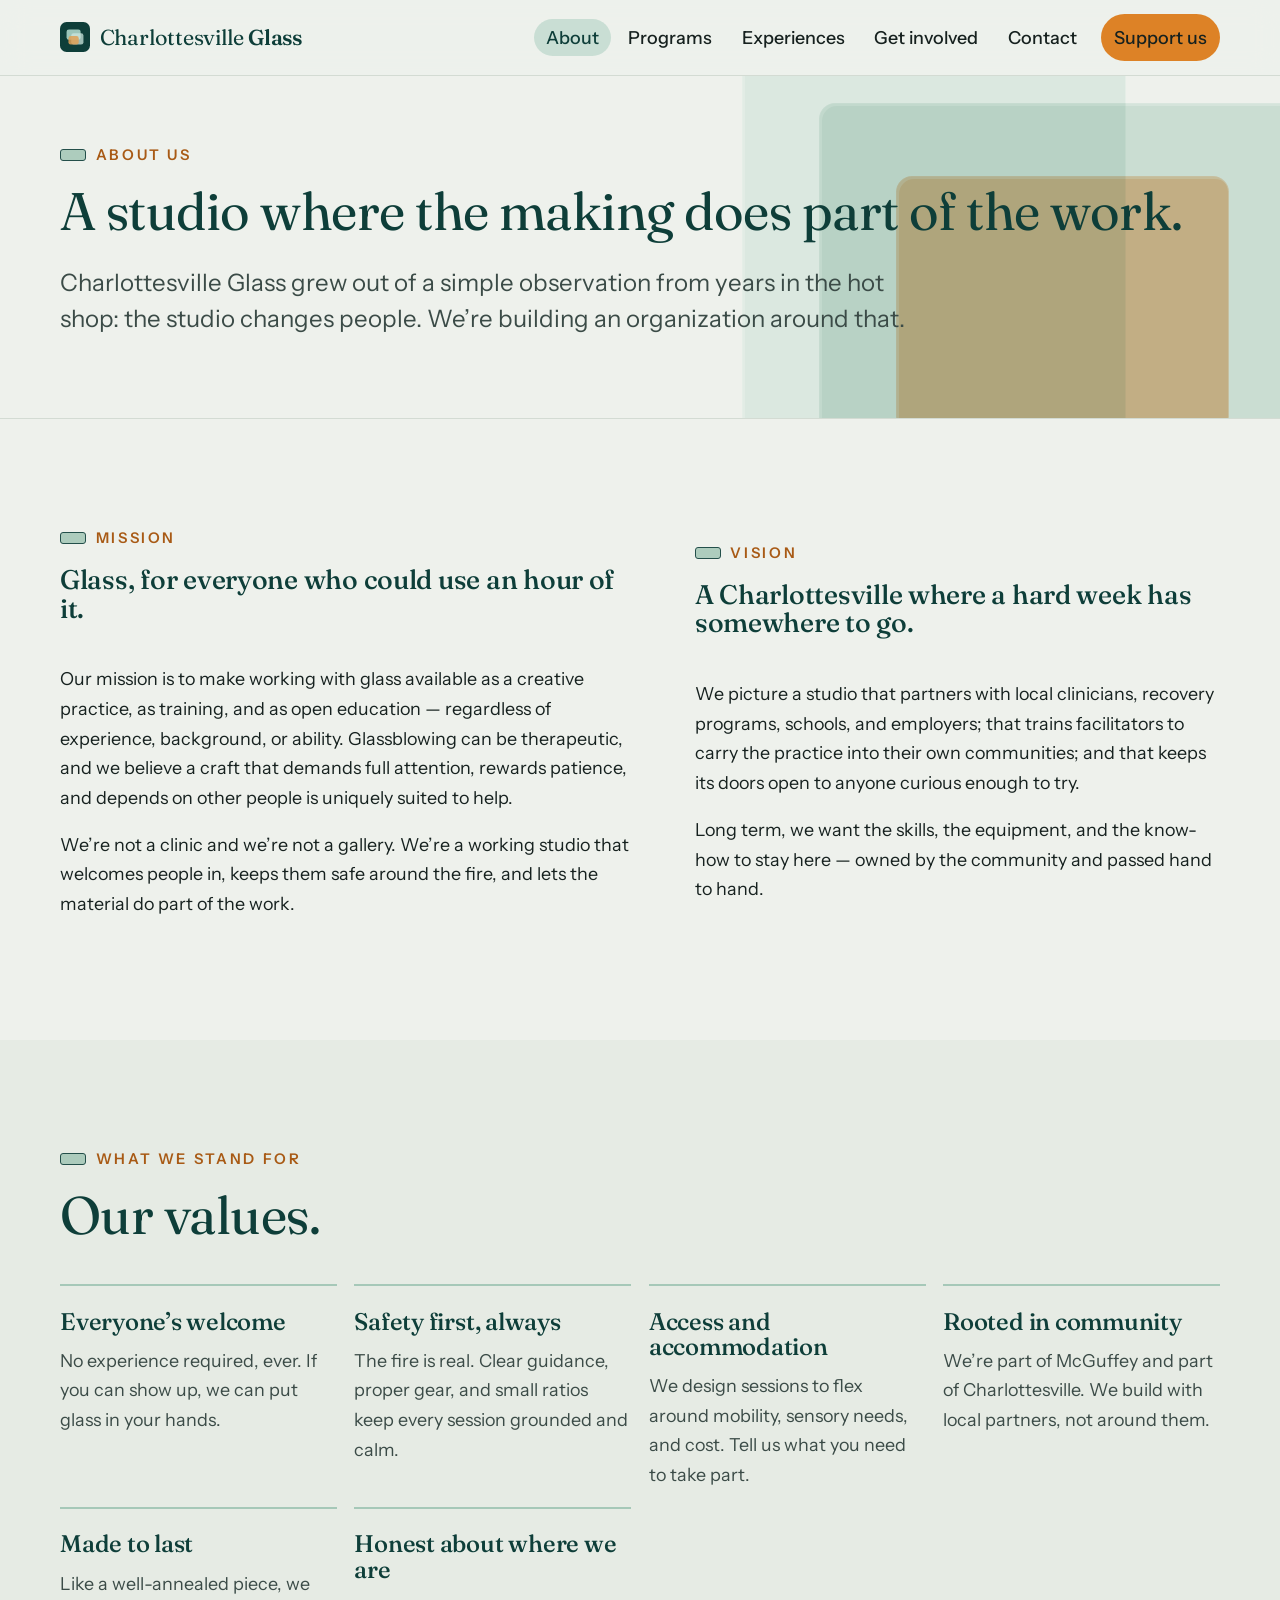
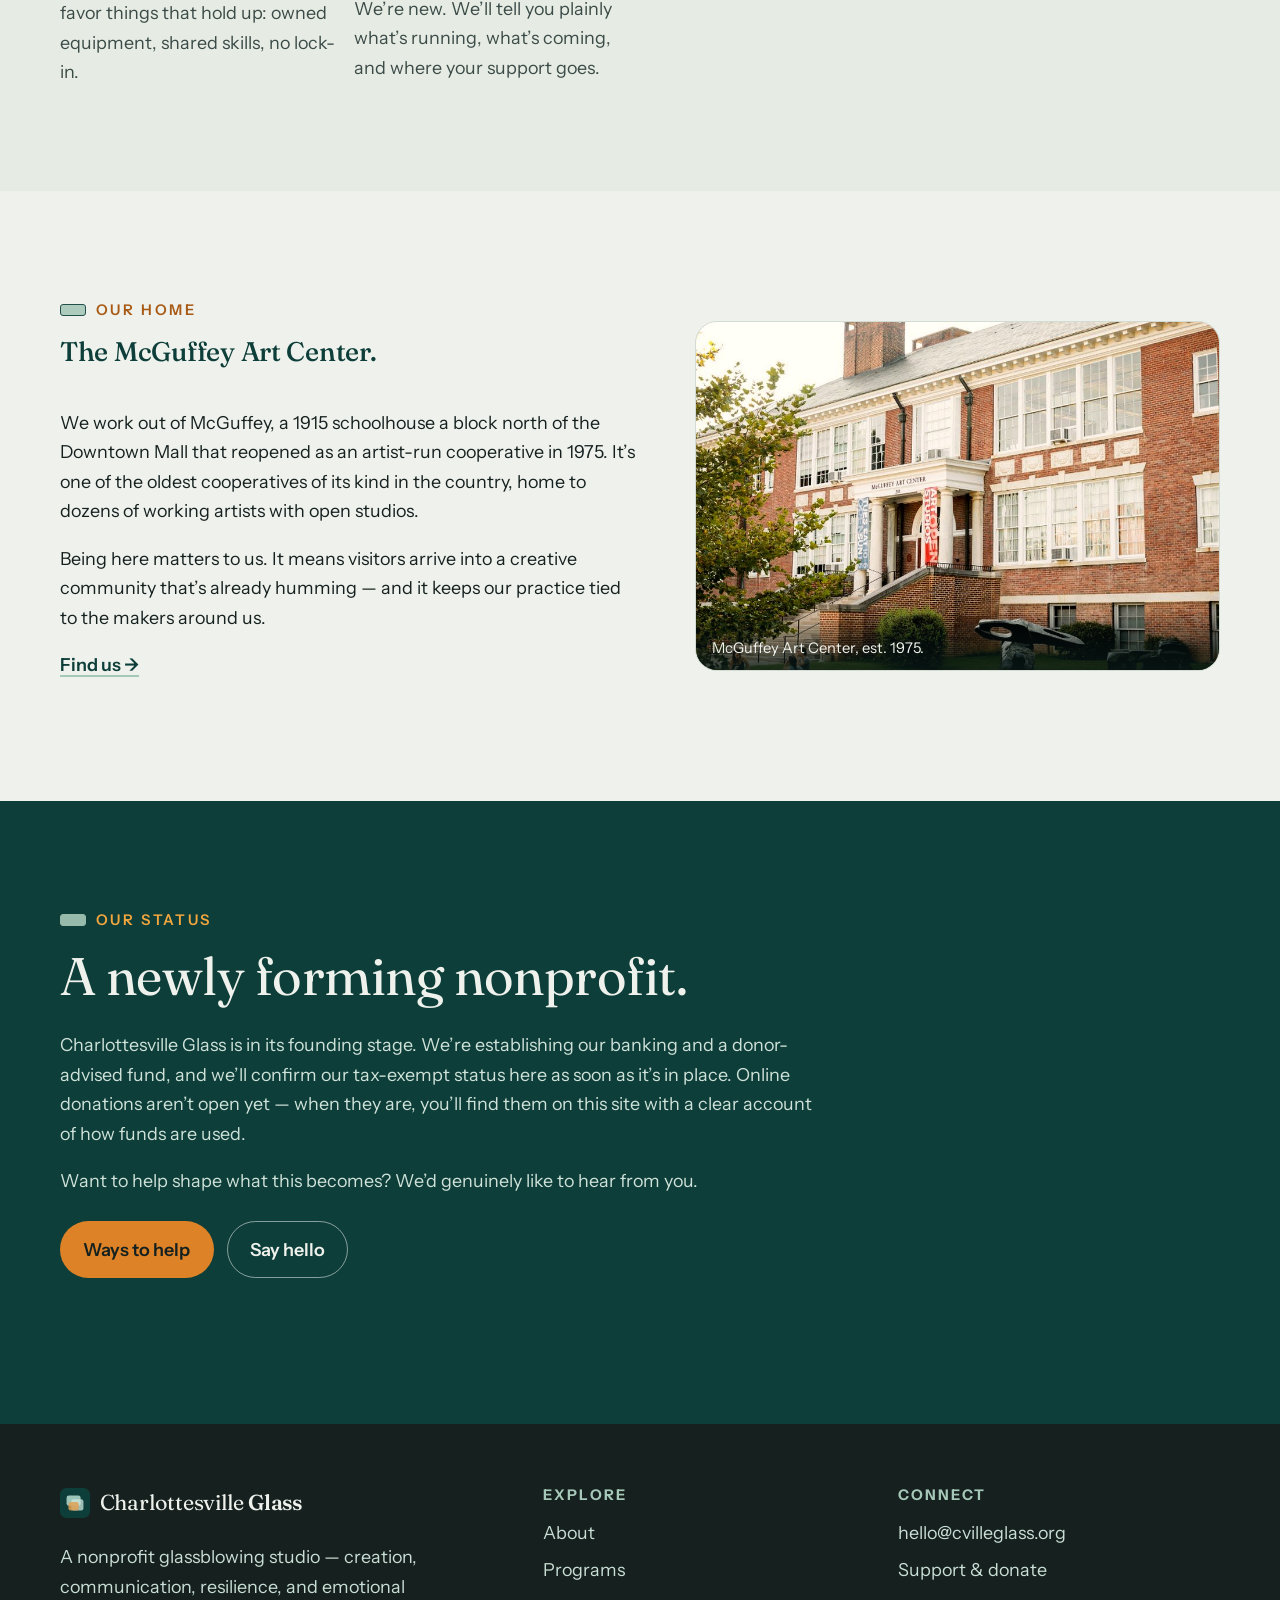
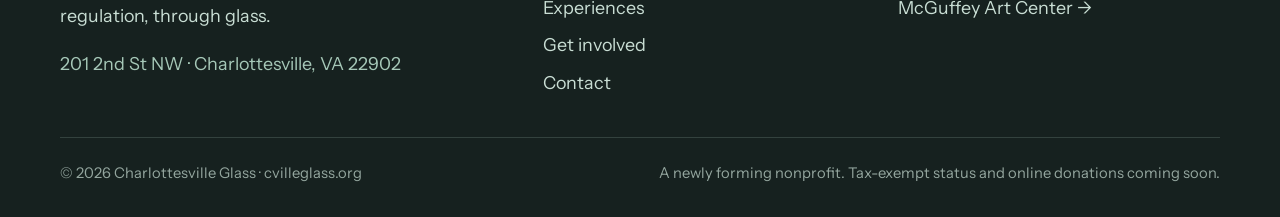
==== public/about.html @ 950e661d "Site, class payments, and admin area - public/: current cvilleglass.org static site, plus /pay/ (Str" ====
<!DOCTYPE html>
<html lang="en">
<head>
  <meta charset="UTF-8" />
  <meta name="viewport" content="width=device-width, initial-scale=1.0" />
  <script>document.documentElement.classList.add("js");</script>
  <title>About — Charlottesville Glass</title>
  <meta name="description" content="Charlottesville Glass is a newly forming nonprofit at the McGuffey Art Center. Our mission, values, and why glassblowing can be therapeutic — creation, communication, resilience, and emotional regulation." />
  <link rel="icon" href="assets/favicon.svg" type="image/svg+xml" />
  <link rel="canonical" href="https://cvilleglass.org/about.html" />
  <meta property="og:type" content="website" />
  <meta property="og:title" content="About — Charlottesville Glass" />
  <meta property="og:description" content="A nonprofit glassblowing studio at the McGuffey Art Center: creation, communication, resilience, emotional regulation." />
  <meta property="og:url" content="https://cvilleglass.org/about.html" />
  <meta property="og:image" content="https://cvilleglass.org/assets/og-image.png" />
  <meta name="twitter:card" content="summary_large_image" />
  <link rel="preconnect" href="https://fonts.googleapis.com" />
  <link rel="preconnect" href="https://fonts.gstatic.com" crossorigin />
  <link href="https://fonts.googleapis.com/css2?family=Fraunces:ital,opsz,wght@0,9..144,400;0,9..144,500;1,9..144,400&family=Instrument+Sans:wght@400;500;600;700&display=swap" rel="stylesheet" />
  <link rel="stylesheet" href="assets/styles.css" />
</head>
<body>
  <a class="skip" href="#main">Skip to content</a>

  <header class="site-header">
    <nav class="wrap nav" aria-label="Primary">
      <a class="brand" href="index.html" aria-label="Charlottesville Glass — home">
        <svg class="brand-mark" viewBox="0 0 64 64" aria-hidden="true">
          <rect width="64" height="64" rx="14" fill="#0e3e39"/>
          <g style="mix-blend-mode:screen">
            <rect x="14" y="16" width="30" height="22" rx="5" fill="#a6c8b8" opacity="0.9"/>
            <rect x="24" y="24" width="26" height="24" rx="5" fill="#c9ded4" opacity="0.75"/>
            <rect x="18" y="30" width="22" height="18" rx="5" fill="#dd8226" opacity="0.85"/>
          </g>
        </svg>
        <span>Charlottesville&nbsp;<b>Glass</b></span>
      </a>
      <button class="nav-toggle" aria-expanded="false" aria-controls="nav-links">
        <svg viewBox="0 0 24 24" fill="none" stroke="currentColor" stroke-width="2" aria-hidden="true"><line x1="3" y1="6" x2="21" y2="6"/><line x1="3" y1="12" x2="21" y2="12"/><line x1="3" y1="18" x2="21" y2="18"/></svg>
        Menu
      </button>
      <ul class="nav-links" id="nav-links">
        <li><a href="about.html" aria-current="page">About</a></li>
        <li><a href="programs.html">Programs</a></li>
        <li><a href="experiences.html">Experiences</a></li>
        <li><a href="get-involved.html">Get involved</a></li>
        <li><a href="contact.html">Contact</a></li>
        <li class="nav-cta"><a class="btn btn--amber" href="get-involved.html#support">Support us</a></li>
      </ul>
    </nav>
  </header>

  <main id="main">

    <section class="page-hero band--tight">
      <div class="panes" aria-hidden="true">
        <span class="pane p1"></span>
        <span class="pane p2"></span>
        <span class="pane p3"></span>
      </div>
      <div class="wrap">
        <p class="eyebrow">About us</p>
        <h1>A studio where the making does part of the work.</h1>
        <p class="lead">Charlottesville Glass grew out of a simple observation from years in the hot shop: the studio changes people. We’re building an organization around that.</p>
      </div>
    </section>

    <section class="band">
      <div class="wrap split">
        <div class="reveal">
          <p class="eyebrow">Mission</p>
          <h2 class="section-head">Glass, for everyone who could use an hour of it.</h2>
          <p>Our mission is to make working with glass available as a creative practice, as training, and as open education — regardless of experience, background, or ability. Glassblowing can be therapeutic, and we believe a craft that demands full attention, rewards patience, and depends on other people is uniquely suited to help.</p>
          <p>We’re not a clinic and we’re not a gallery. We’re a working studio that welcomes people in, keeps them safe around the fire, and lets the material do part of the work.</p>
        </div>
        <div class="reveal">
          <p class="eyebrow">Vision</p>
          <h2 class="section-head">A Charlottesville where a hard week has somewhere to go.</h2>
          <p>We picture a studio that partners with local clinicians, recovery programs, schools, and employers; that trains facilitators to carry the practice into their own communities; and that keeps its doors open to anyone curious enough to try.</p>
          <p>Long term, we want the skills, the equipment, and the know-how to stay here — owned by the community and passed hand to hand.</p>
        </div>
      </div>
    </section>

    <section class="band band--paper2">
      <div class="wrap">
        <div class="section-head reveal">
          <p class="eyebrow">What we stand for</p>
          <h2>Our values.</h2>
        </div>
        <div class="values">
          <div class="value reveal">
            <h3>Everyone’s welcome</h3>
            <p>No experience required, ever. If you can show up, we can put glass in your hands.</p>
          </div>
          <div class="value reveal">
            <h3>Safety first, always</h3>
            <p>The fire is real. Clear guidance, proper gear, and small ratios keep every session grounded and calm.</p>
          </div>
          <div class="value reveal">
            <h3>Access and accommodation</h3>
            <p>We design sessions to flex around mobility, sensory needs, and cost. Tell us what you need to take part.</p>
          </div>
          <div class="value reveal">
            <h3>Rooted in community</h3>
            <p>We’re part of McGuffey and part of Charlottesville. We build with local partners, not around them.</p>
          </div>
          <div class="value reveal">
            <h3>Made to last</h3>
            <p>Like a well-annealed piece, we favor things that hold up: owned equipment, shared skills, no lock-in.</p>
          </div>
          <div class="value reveal">
            <h3>Honest about where we are</h3>
            <p>We’re new. We’ll tell you plainly what’s running, what’s coming, and where your support goes.</p>
          </div>
        </div>
      </div>
    </section>

    <section class="band">
      <div class="wrap split flip">
        <figure class="photo-figure photo-figure--mcg reveal">
          <img src="assets/mcguffey.jpg" width="900" height="900"
               alt="The McGuffey Art Center — a two-story brick 1915 schoolhouse with a columned entrance, sculptures and people on the front lawn." loading="lazy" decoding="async" />
          <figcaption>McGuffey Art Center, est. 1975.</figcaption>
        </figure>
        <div class="reveal">
          <p class="eyebrow">Our home</p>
          <h2 class="section-head">The McGuffey Art Center.</h2>
          <p>We work out of McGuffey, a 1915 schoolhouse a block north of the Downtown Mall that reopened as an artist-run cooperative in 1975. It’s one of the oldest cooperatives of its kind in the country, home to dozens of working artists with open studios.</p>
          <p>Being here matters to us. It means visitors arrive into a creative community that’s already humming — and it keeps our practice tied to the makers around us.</p>
          <p><a class="tlink" href="contact.html">Find us &rarr;</a></p>
        </div>
      </div>
    </section>

    <section class="band band--petrol">
      <div class="wrap">
        <div class="section-head reveal" style="max-width:64ch;">
          <p class="eyebrow">Our status</p>
          <h2>A newly forming nonprofit.</h2>
          <p>Charlottesville Glass is in its founding stage. We’re establishing our banking and a donor-advised fund, and we’ll confirm our tax-exempt status here as soon as it’s in place. Online donations aren’t open yet — when they are, you’ll find them on this site with a clear account of how funds are used.</p>
          <p>Want to help shape what this becomes? We’d genuinely like to hear from you.</p>
          <div class="btn-row">
            <a class="btn btn--amber" href="get-involved.html">Ways to help</a>
            <a class="btn btn--on-dark" href="mailto:hello@cvilleglass.org?subject=Hello%20from%20a%20supporter">Say hello</a>
          </div>
        </div>
      </div>
    </section>

  </main>

  <footer class="site-footer">
    <div class="wrap footer-grid">
      <div>
        <a class="brand" href="index.html" aria-label="Charlottesville Glass — home">
          <svg class="brand-mark" viewBox="0 0 64 64" aria-hidden="true">
            <rect width="64" height="64" rx="14" fill="#0e3e39"/>
            <g style="mix-blend-mode:screen">
              <rect x="14" y="16" width="30" height="22" rx="5" fill="#a6c8b8" opacity="0.9"/>
              <rect x="24" y="24" width="26" height="24" rx="5" fill="#c9ded4" opacity="0.75"/>
              <rect x="18" y="30" width="22" height="18" rx="5" fill="#dd8226" opacity="0.85"/>
            </g>
          </svg>
          <span>Charlottesville&nbsp;<b>Glass</b></span>
        </a>
        <p style="margin-top:1rem;max-width:34ch;color:#c9ded4;">A nonprofit glassblowing studio — creation, communication, resilience, and emotional regulation, through glass.</p>
        <p style="color:#a6c8b8;">201 2nd St NW · Charlottesville, VA 22902</p>
      </div>
      <div>
        <h4>Explore</h4>
        <ul class="footer-links">
          <li><a href="about.html">About</a></li>
          <li><a href="programs.html">Programs</a></li>
          <li><a href="experiences.html">Experiences</a></li>
          <li><a href="get-involved.html">Get involved</a></li>
          <li><a href="contact.html">Contact</a></li>
        </ul>
      </div>
      <div>
        <h4>Connect</h4>
        <ul class="footer-links">
          <li><a href="mailto:hello@cvilleglass.org">hello@cvilleglass.org</a></li>
          <li><a href="get-involved.html#support">Support &amp; donate</a></li>
          <li><a href="https://www.mcguffeyartcenter.com" target="_blank" rel="noopener">McGuffey Art Center &rarr;</a></li>
        </ul>
      </div>
    </div>
    <div class="wrap footer-note">
      <p>&copy; <span id="year">2026</span> Charlottesville Glass · cvilleglass.org</p>
      <p>A newly forming nonprofit. Tax-exempt status and online donations coming soon.</p>
    </div>
  </footer>

  <script src="assets/main.js"></script>
</body>
</html>
---- public/assets/styles.css ----
/* =========================================================
   Charlottesville Glass — shared styles
   Palette drawn from glass: petrol/glass teal, sea-glass,
   furnace amber, on a faintly glass-tinted paper.
   Type: Fraunces (display) + Instrument Sans (body).
   ========================================================= */

:root {
  /* Color */
  --ink:        #16211f;   /* near-black, cooled-glass green-black */
  --ink-soft:   #3b4b47;   /* muted body ink */
  --petrol:     #0e3e39;   /* primary deep glass */
  --petrol-2:   #17564f;   /* lighter petrol (hover) */
  --seaglass:   #a6c8b8;   /* soft translucent glass */
  --seaglass-2: #c9ded4;   /* pale glass */
  --paper:      #eef1ec;   /* warm-cool off white, faint glass tint */
  --paper-2:    #e6ebe4;   /* slightly deeper paper */
  --amber:      #dd8226;   /* furnace accent (fills, buttons, borders) */
  --amber-ink:  #a85a15;   /* darker ember for text on light (accessible) */
  --amber-glow: #f2a63e;   /* molten highlight (on dark) */
  --line:       #d3dbd3;   /* hairline on paper */

  /* Type */
  --display: "Fraunces", Georgia, "Times New Roman", serif;
  --body: "Instrument Sans", -apple-system, BlinkMacSystemFont, "Segoe UI", Roboto, Helvetica, Arial, sans-serif;

  /* Scale */
  --step--1: clamp(0.83rem, 0.8rem + 0.15vw, 0.92rem);
  --step-0:  clamp(1rem, 0.96rem + 0.2vw, 1.12rem);
  --step-1:  clamp(1.25rem, 1.15rem + 0.5vw, 1.5rem);
  --step-2:  clamp(1.6rem, 1.4rem + 1vw, 2.2rem);
  --step-3:  clamp(2.1rem, 1.7rem + 2vw, 3.3rem);
  --step-4:  clamp(2.8rem, 2rem + 4vw, 5.4rem);

  /* Space */
  --gutter: clamp(1.15rem, 0.8rem + 2vw, 2.5rem);
  --band: clamp(3.5rem, 2.5rem + 5vw, 7rem);
  --radius: 14px;
  --radius-lg: 22px;
  --maxw: 1160px;
}

/* ---------- reset / base ---------- */
*, *::before, *::after { box-sizing: border-box; }
html { -webkit-text-size-adjust: 100%; scroll-behavior: smooth; }
@media (prefers-reduced-motion: reduce) { html { scroll-behavior: auto; } }

body {
  margin: 0;
  font-family: var(--body);
  font-size: var(--step-0);
  line-height: 1.65;
  color: var(--ink);
  background: var(--paper);
  -webkit-font-smoothing: antialiased;
  text-rendering: optimizeLegibility;
}

img, svg, iframe { max-width: 100%; display: block; }
a { color: inherit; }

h1, h2, h3, h4 {
  font-family: var(--display);
  font-weight: 500;
  line-height: 1.05;
  letter-spacing: -0.01em;
  color: var(--petrol);
  margin: 0 0 0.5em;
  font-optical-sizing: auto;
}
p { margin: 0 0 1.1rem; max-width: 68ch; }

::selection { background: var(--amber-glow); color: var(--ink); }

:focus-visible {
  outline: 3px solid var(--amber);
  outline-offset: 3px;
  border-radius: 4px;
}

/* skip link */
.skip {
  position: absolute; left: -999px; top: 0;
  background: var(--petrol); color: var(--paper);
  padding: 0.6rem 1rem; z-index: 200; border-radius: 0 0 10px 0;
}
.skip:focus { left: 0; }

/* ---------- layout ---------- */
.wrap { width: min(100% - 2*var(--gutter), var(--maxw)); margin-inline: auto; }
.band { padding-block: var(--band); }
.band--tight { padding-block: clamp(2.2rem, 1.6rem + 3vw, 4rem); }

.eyebrow {
  font-family: var(--body);
  font-size: var(--step--1);
  text-transform: uppercase;
  letter-spacing: 0.18em;
  font-weight: 600;
  color: var(--amber-ink);
  margin: 0 0 1rem;
  display: inline-flex;
  align-items: center;
  gap: 0.6rem;
}
.eyebrow::before {
  content: "";
  width: 26px; height: 12px;
  background: var(--seaglass);
  border: 1px solid var(--petrol);
  border-radius: 3px;
  opacity: 0.9;
}

.lead { font-size: var(--step-1); line-height: 1.5; color: var(--ink-soft); }
.measure { max-width: 60ch; }

/* ---------- buttons ---------- */
.btn {
  display: inline-flex; align-items: center; gap: 0.5rem;
  font-family: var(--body); font-weight: 600; font-size: var(--step-0);
  padding: 0.8rem 1.4rem; border-radius: 999px;
  text-decoration: none; cursor: pointer; border: 1.5px solid transparent;
  transition: transform 0.18s ease, background 0.18s ease, color 0.18s ease, border-color 0.18s ease;
}
.btn:active { transform: translateY(1px); }
.btn--primary { background: var(--petrol); color: var(--paper); }
.btn--primary:hover { background: var(--petrol-2); }
.btn--amber { background: var(--amber); color: var(--ink); }
.btn--amber:hover { background: var(--amber-glow); }
.btn--ghost { background: transparent; color: var(--petrol); border-color: var(--petrol); }
.btn--ghost:hover { background: var(--petrol); color: var(--paper); }
.btn--on-dark { border-color: rgba(255,255,255,0.5); color: var(--paper); }
.btn--on-dark:hover { background: var(--paper); color: var(--petrol); border-color: var(--paper); }

.btn-row { display: flex; flex-wrap: wrap; gap: 0.8rem; margin-top: 1.6rem; }

/* text link with underline flourish */
.tlink {
  color: var(--petrol); font-weight: 600; text-decoration: none;
  border-bottom: 2px solid var(--seaglass);
  transition: border-color 0.18s ease, color 0.18s ease;
}
.tlink:hover { color: var(--amber-ink); border-color: var(--amber-ink); }

/* ---------- header (frosted glass) ---------- */
.site-header {
  position: sticky; top: 0; z-index: 100;
  background: color-mix(in srgb, var(--paper) 78%, transparent);
  backdrop-filter: blur(14px) saturate(1.2);
  -webkit-backdrop-filter: blur(14px) saturate(1.2);
  border-bottom: 1px solid var(--line);
}
.nav {
  display: flex; align-items: center; justify-content: space-between;
  gap: 1rem; padding-block: 0.85rem;
}
.brand {
  display: inline-flex; align-items: center; gap: 0.6rem;
  text-decoration: none; color: var(--petrol);
  font-family: var(--display); font-size: 1.35rem; letter-spacing: -0.01em;
  line-height: 1;
}
.brand b { font-weight: 600; }
.brand .brand-mark {
  width: 30px; height: 30px; flex: none;
}
.nav-links {
  display: flex; align-items: center; gap: 0.35rem; list-style: none; margin: 0; padding: 0;
}
.nav-links a {
  text-decoration: none; color: var(--ink); font-weight: 500;
  padding: 0.5rem 0.75rem; border-radius: 999px;
  font-size: var(--step-0);
  transition: background 0.15s ease, color 0.15s ease;
}
.nav-links a:hover { background: var(--paper-2); color: var(--petrol); }
.nav-links a[aria-current="page"] { color: var(--petrol); background: var(--seaglass-2); }
.nav-cta { margin-left: 0.4rem; }

.nav-toggle {
  display: none; background: transparent; border: 1.5px solid var(--petrol);
  color: var(--petrol); border-radius: 10px; padding: 0.4rem 0.6rem; cursor: pointer;
  font-family: var(--body); font-weight: 600; align-items: center; gap: 0.4rem;
}
.nav-toggle svg { width: 20px; height: 20px; }

@media (max-width: 860px) {
  .nav-toggle { display: inline-flex; }
  .nav-links {
    position: absolute; inset: 100% 0 auto 0;
    flex-direction: column; align-items: stretch;
    background: var(--paper);
    border-bottom: 1px solid var(--line);
    padding: 0.6rem var(--gutter) 1.1rem;
    gap: 0.15rem;
    box-shadow: 0 18px 30px -22px rgba(14,62,57,0.5);
    display: none;
  }
  .nav-links.open { display: flex; }
  .nav-links a { padding: 0.7rem 0.75rem; }
  .nav-cta { margin: 0.5rem 0 0; }
  .nav-cta .btn { width: 100%; justify-content: center; }
}

/* ---------- hero (photographic) ---------- */
.hero {
  position: relative; overflow: clip;
  color: var(--paper);
  background-color: #0b1c1a;
  background-image:
    linear-gradient(90deg, rgba(8,24,22,0.94) 0%, rgba(8,24,22,0.80) 30%, rgba(8,24,22,0.38) 60%, rgba(8,24,22,0.06) 100%),
    linear-gradient(0deg,  rgba(8,24,22,0.55) 0%, rgba(8,24,22,0.00) 46%),
    url("hero.jpg");
  background-size: cover;
  background-position: 64% center;
  background-repeat: no-repeat;
  border-bottom: 1px solid #123531;
}
.hero-inner {
  position: relative; z-index: 2;
  padding-block: clamp(4rem, 3rem + 9vw, 9rem);
  max-width: 46rem;
}
.hero .eyebrow { color: var(--amber-glow); }
.hero .eyebrow::before { background: var(--seaglass); border-color: var(--seaglass); }
.hero h1 {
  font-size: var(--step-4);
  font-weight: 400;
  letter-spacing: -0.02em;
  margin-bottom: 0.35em;
  color: var(--paper);
  text-wrap: balance;
}
.hero h1 em { font-style: italic; color: var(--amber-glow); }
.hero .lead { max-width: 44ch; color: #d8e5dd; }
.hero-themes {
  display: flex; flex-wrap: wrap; align-items: center;
  gap: 0.35rem 0; margin: 0 0 1.4rem; padding: 0; list-style: none;
}
.hero-themes li {
  font-family: var(--body); font-weight: 600; font-size: var(--step--1);
  letter-spacing: 0.14em; text-transform: uppercase; color: var(--seaglass);
}
.hero-themes li + li::before { content: "·"; margin: 0 0.7rem; color: var(--amber-glow); }
.hero-credit {
  position: absolute; right: 0.9rem; bottom: 0.55rem; z-index: 2; margin: 0;
  font-size: 0.72rem; letter-spacing: 0.02em; color: rgba(232,238,232,0.60);
}
.hero-credit a { color: rgba(232,238,232,0.60); text-decoration: underline; text-underline-offset: 2px; }
.hero-credit a:hover { color: #fff; }
@media (min-width: 761px) and (max-width: 1200px) {
  .hero {
    background-image:
      linear-gradient(90deg, rgba(8,24,22,0.94) 0%, rgba(8,24,22,0.80) 30%, rgba(8,24,22,0.38) 60%, rgba(8,24,22,0.06) 100%),
      linear-gradient(0deg,  rgba(8,24,22,0.55) 0%, rgba(8,24,22,0.00) 46%),
      url("hero-1200.jpg");
  }
}
@media (max-width: 760px) {
  .hero {
    background-image:
      linear-gradient(0deg, rgba(8,24,22,0.93) 4%, rgba(8,24,22,0.58) 46%, rgba(8,24,22,0.30) 100%),
      url("hero-760.jpg");
    background-position: 66% top;
  }
}

/* layered glass panes — signature element */
.panes {
  position: absolute; inset: 0; z-index: 1; overflow: clip;
  pointer-events: none;
}
.pane {
  position: absolute;
  border-radius: 16px;
  mix-blend-mode: multiply;
  border: 1px solid rgba(255,255,255,0.35);
  box-shadow: inset 2px 2px 0 rgba(255,255,255,0.25);
  will-change: transform;
  animation: drift 18s ease-in-out infinite alternate;
}
.pane.p1 { width: 42vw; height: 30vw; right: -6vw; top: 8%;  background: var(--seaglass);   animation-delay: -2s; }
.pane.p2 { width: 30vw; height: 34vw; right: 12vw; top: -6%; background: var(--seaglass-2); animation-delay: -7s; }
.pane.p3 { width: 26vw; height: 20vw; right: 4vw;  bottom: -4%; background: var(--amber); opacity: 0.7; animation-delay: -11s; }
.pane.p4 { width: 20vw; height: 26vw; right: 26vw; bottom: 6%; background: var(--petrol); opacity: 0.16; animation-delay: -4s; }

@media (max-width: 860px) {
  .pane.p1 { width: 62vw; height: 44vw; }
  .pane.p2 { width: 48vw; height: 52vw; }
  .pane.p3 { width: 46vw; height: 34vw; }
  .pane.p4 { display: none; }
}

@keyframes drift {
  from { transform: translate3d(0,0,0) rotate(0deg); }
  to   { transform: translate3d(-1.4rem,1.1rem,0) rotate(-1.4deg); }
}
@media (prefers-reduced-motion: reduce) {
  .pane { animation: none; }
}

/* page hero (interior pages) — smaller */
.page-hero { position: relative; overflow: clip; border-bottom: 1px solid var(--line); }
.page-hero .wrap { position: relative; z-index: 2; }
.page-hero h1 { font-size: var(--step-3); font-weight: 400; }
.page-hero .lead { max-width: 54ch; }
.page-hero .panes .pane { opacity: 0.5; }
.page-hero .pane.p3 { opacity: 0.45; }

/* ---------- generic sections ---------- */
.section-head { max-width: 60ch; margin-bottom: clamp(1.8rem, 1rem + 2vw, 3rem); }
.section-head h2 { font-size: var(--step-3); font-weight: 400; }

.band--paper2 { background: var(--paper-2); }

/* photo-backed band (communication story) */
.band--photo {
  position: relative; color: var(--paper);
  background-color: #0b1c1a;
  background-image:
    linear-gradient(90deg, rgba(8,24,22,0.95) 0%, rgba(8,24,22,0.88) 50%, rgba(8,24,22,0.72) 100%),
    url("detail.jpg");
  background-size: cover; background-position: 32% center;
  border-block: 1px solid #123531;
}
.band--photo .wrap { position: relative; z-index: 2; }
.band--photo h2, .band--photo h3 { color: var(--paper); }
.band--photo p { color: #dbe7e0; }
.band--photo .eyebrow { color: var(--amber-glow); }
.band--photo .eyebrow::before { background: var(--seaglass); border-color: var(--seaglass); }
.band--photo .pull {
  font-family: var(--display); font-weight: 400; font-style: normal;
  font-size: var(--step-2); line-height: 1.28; color: var(--paper);
  max-width: 26ch;
}
.band--photo .pull em { font-style: italic; color: var(--amber-glow); }

/* photo figure (real images inside figure frames) */
.photo-figure {
  position: relative; overflow: clip; margin: 0;
  border-radius: var(--radius-lg);
  border: 1px solid var(--line);
  background: var(--paper-2);
  aspect-ratio: 1 / 1;
}
.photo-figure img { display: block; width: 100%; height: 100%; object-fit: cover; }
.photo-figure figcaption {
  position: absolute; left: 0; right: 0; bottom: 0;
  padding: 1.6rem 1rem 0.7rem;
  font-size: var(--step--1); line-height: 1.35; color: var(--paper);
  background: linear-gradient(0deg, rgba(8,24,22,0.82) 0%, rgba(8,24,22,0) 100%);
}
.photo-figure figcaption a { color: var(--seaglass-2); text-decoration: underline; text-underline-offset: 2px; }
.photo-figure figcaption a:hover { color: #fff; }
.band--petrol .photo-figure { border-color: #17564f; background: #0b332f; }
.photo-figure--mcg { aspect-ratio: 3 / 2; }
.photo-figure--mcg img { object-position: center 58%; }
.photo-figure--wide { aspect-ratio: 16 / 6; }
.photo-figure--wide img { object-position: center 46%; }
@media (max-width: 620px) {
  .photo-figure--mcg { aspect-ratio: 4 / 3; }
  .photo-figure--wide { aspect-ratio: 3 / 2; }
}
.band--petrol {
  background: var(--petrol); color: var(--seaglass-2);
}
.band--petrol h2, .band--petrol h3 { color: var(--paper); }
.band--petrol .eyebrow { color: var(--amber-glow); }
.band--petrol .eyebrow::before { background: var(--seaglass); border-color: var(--seaglass); }
.band--petrol p { color: color-mix(in srgb, var(--seaglass-2) 88%, white); }
.band--petrol .tlink { color: var(--amber-glow); border-color: rgba(242,166,62,0.5); }
.band--petrol .tlink:hover { color: var(--paper); border-color: var(--paper); }

/* ---------- pillar cards ---------- */
.cards {
  display: grid; gap: 1.1rem;
  grid-template-columns: repeat(auto-fit, minmax(min(100%, 15.5rem), 1fr));
}
.card {
  background: var(--paper);
  border: 1px solid var(--line);
  border-radius: var(--radius-lg);
  padding: clamp(1.4rem, 1rem + 1.5vw, 2rem);
  position: relative; overflow: clip;
  transition: transform 0.2s ease, box-shadow 0.2s ease, border-color 0.2s ease;
}
.card:hover { transform: translateY(-4px); box-shadow: 0 24px 40px -30px rgba(14,62,57,0.55); border-color: var(--seaglass); }
.card .chip {
  display: block;
  width: 44px; height: 30px; border-radius: 7px;
  border: 1px solid var(--petrol);
  margin-bottom: 1.1rem;
  box-shadow: inset 2px 2px 0 rgba(255,255,255,0.4);
}
.card:nth-child(1) .chip { background: var(--seaglass); }
.card:nth-child(2) .chip { background: var(--amber); }
.card:nth-child(3) .chip { background: var(--seaglass-2); }
.card:nth-child(4) .chip { background: var(--petrol); }
.card h3 { font-size: var(--step-1); }
.card p:last-child { margin-bottom: 0; }
.card .card-num {
  position: absolute; top: 1rem; right: 1.2rem;
  font-family: var(--display); font-size: 1rem; color: var(--seaglass);
}

/* ---------- "why glass" list ---------- */
.reasons { display: grid; gap: 0; margin-top: 1rem; }
.reason {
  display: grid; grid-template-columns: 3.2rem 1fr; gap: 1.2rem;
  padding: 1.5rem 0; border-top: 1px solid var(--line); align-items: start;
}
.reason:last-child { border-bottom: 1px solid var(--line); }
.reason .glyph {
  font-family: var(--display); font-size: 1.6rem; color: var(--amber);
  line-height: 1;
}
.reason h3 { font-size: var(--step-1); margin-bottom: 0.25rem; }
.reason p { margin-bottom: 0; color: var(--ink-soft); }

/* ---------- feature / split ---------- */
.split {
  display: grid; gap: clamp(1.5rem, 1rem + 3vw, 3.5rem);
  grid-template-columns: 1fr;
  align-items: center;
}
@media (min-width: 820px) { .split { grid-template-columns: 1.05fr 0.95fr; } .split.flip > :first-child { order: 2; } }

.glass-figure {
  position: relative; aspect-ratio: 5 / 4; border-radius: var(--radius-lg);
  overflow: clip; background: var(--paper-2); border: 1px solid var(--line);
}
.glass-figure .panes { position: absolute; inset: 0; }
.glass-figure .pane { animation-duration: 24s; }
.glass-figure .fig-label {
  position: absolute; left: 1rem; bottom: 1rem; z-index: 3;
  background: color-mix(in srgb, var(--paper) 80%, transparent);
  backdrop-filter: blur(6px); -webkit-backdrop-filter: blur(6px);
  padding: 0.45rem 0.8rem; border-radius: 999px;
  font-size: var(--step--1); font-weight: 600; color: var(--petrol);
  border: 1px solid var(--line);
}

/* ---------- programs list ---------- */
.offer { display: grid; gap: 1.4rem; }
.offer-item {
  border: 1px solid var(--line); border-radius: var(--radius-lg);
  padding: clamp(1.4rem, 1rem + 1.5vw, 2.2rem);
  background: var(--paper);
  display: grid; gap: 1rem;
  grid-template-columns: 1fr;
}
@media (min-width: 760px) { .offer-item { grid-template-columns: 12rem 1fr; gap: 2rem; } }
.offer-item .offer-side { }
.offer-item .offer-tag {
  display: inline-block; font-size: var(--step--1); font-weight: 700;
  text-transform: uppercase; letter-spacing: 0.12em; color: var(--amber-ink);
  margin-bottom: 0.5rem;
}
.offer-item h3 { font-size: var(--step-2); font-weight: 400; }
.offer-item .who {
  font-size: var(--step--1); color: var(--ink-soft); font-weight: 600;
}
.offer-item ul { margin: 0.4rem 0 0; padding-left: 1.1rem; }
.offer-item li { margin-bottom: 0.35rem; }
.offer-item p:last-child { margin-bottom: 0; }

/* ---------- location / contact card ---------- */
.locard {
  display: grid; gap: 0; grid-template-columns: 1fr;
  border: 1px solid var(--line); border-radius: var(--radius-lg); overflow: clip;
  background: var(--paper);
}
@media (min-width: 820px) { .locard { grid-template-columns: 1fr 1fr; } }
.locard .loc-body { padding: clamp(1.5rem, 1rem + 2vw, 2.6rem); }
.locard .loc-map { min-height: 280px; background: var(--paper-2); position: relative; }
.locard .loc-map iframe { position: absolute; inset: 0; width: 100%; height: 100%; border: 0; filter: saturate(0.9); }
.loc-detail { margin: 0 0 1rem; }
.loc-detail dt { font-weight: 700; color: var(--petrol); font-size: var(--step--1); text-transform: uppercase; letter-spacing: 0.08em; }
.loc-detail dd { margin: 0.1rem 0 0; }

/* ---------- donate / notice ---------- */
.notice {
  border: 1.5px dashed var(--amber);
  background: color-mix(in srgb, var(--amber) 10%, var(--paper));
  border-radius: var(--radius-lg);
  padding: clamp(1.4rem, 1rem + 2vw, 2.4rem);
}
.notice .eyebrow { color: var(--amber-ink); }
.notice h3 { color: var(--petrol); }
.notice p:last-child { margin-bottom: 0; }

/* ways-to-help small grid */
.ways { display: grid; gap: 1rem; grid-template-columns: repeat(auto-fit, minmax(min(100%, 14rem), 1fr)); margin-top: 1.2rem; }
.way { border: 1px solid var(--line); border-radius: var(--radius); padding: 1.2rem 1.3rem; background: var(--paper); }
.way h4 { font-family: var(--display); font-size: 1.15rem; color: var(--petrol); margin: 0 0 0.35rem; font-weight: 500; }
.way p { margin: 0; font-size: var(--step--1); color: var(--ink-soft); }

/* value list on about */
.values { display: grid; gap: 1.1rem; grid-template-columns: repeat(auto-fit, minmax(min(100%, 15rem), 1fr)); }
.value { padding: 1.4rem 0 0; border-top: 2px solid var(--seaglass); }
.value h3 { font-size: var(--step-1); }
.value p { margin: 0; color: var(--ink-soft); }

/* ---------- footer ---------- */
.site-footer {
  background: var(--ink); color: var(--seaglass-2);
  padding-block: clamp(2.5rem, 2rem + 3vw, 4rem) 2rem;
}
.footer-grid {
  display: grid; gap: 2rem;
  grid-template-columns: 1fr; align-items: start;
}
@media (min-width: 720px) { .footer-grid { grid-template-columns: 1.4fr 1fr 1fr; } }
.site-footer .brand { color: var(--paper); }
.site-footer h4 {
  font-family: var(--body); text-transform: uppercase; letter-spacing: 0.14em;
  font-size: var(--step--1); color: var(--seaglass); margin: 0 0 0.9rem; font-weight: 700;
}
.site-footer a { color: var(--seaglass-2); text-decoration: none; }
.site-footer a:hover { color: var(--amber-glow); }
.footer-links { list-style: none; margin: 0; padding: 0; display: grid; gap: 0.5rem; }
.footer-note {
  margin-top: 2.5rem; padding-top: 1.4rem; border-top: 1px solid rgba(166,200,184,0.2);
  display: flex; flex-wrap: wrap; gap: 0.8rem 1.5rem; justify-content: space-between;
  font-size: var(--step--1); color: color-mix(in srgb, var(--seaglass-2) 70%, transparent);
}
.footer-note p { margin: 0; max-width: none; }

/* ---------- reveal on scroll (progressive enhancement) ---------- */
/* Hidden state applies ONLY when JS is present (html.js). Without JS,
   or if the observer never fires, all content stays fully visible. */
.js .reveal { opacity: 0; transform: translateY(18px); transition: opacity 0.7s ease, transform 0.7s ease; }
.js .reveal.is-visible { opacity: 1; transform: none; }
@media (prefers-reduced-motion: reduce) {
  .js .reveal { opacity: 1; transform: none; transition: none; }
}

/* small helpers */
.center { text-align: center; margin-inline: auto; }
.mt-0 { margin-top: 0; }
.stack > * + * { margin-top: 1rem; }

/* ---------- giving / donations ---------- */
.give-card {
  border: 1px solid var(--line); border-radius: var(--radius-lg);
  background: var(--paper); padding: clamp(1.5rem, 1rem + 2vw, 2.4rem);
  max-width: 40rem;
}
.amount-grid { display: flex; flex-wrap: wrap; gap: 0.6rem; margin: 1.2rem 0 0.4rem; }
.amount-chip {
  font: 600 var(--step-0)/1 var(--body);
  padding: 0.72rem 1.2rem; border-radius: 999px;
  border: 1.5px solid var(--line); background: var(--paper-2);
  color: var(--petrol); cursor: pointer; transition: background .15s ease, color .15s ease, border-color .15s ease;
}
.amount-chip:hover { border-color: var(--petrol); }
.amount-chip[aria-pressed="true"] { background: var(--petrol); color: var(--paper); border-color: var(--petrol); }
.give-custom { display: flex; align-items: center; gap: 0.5rem; margin: 0.9rem 0 1.3rem; }
.give-custom .cur { font-weight: 700; color: var(--ink-soft); font-size: var(--step-1); }
.give-custom input {
  font: 500 var(--step-1) var(--body); padding: 0.55rem 0.8rem;
  border: 1.5px solid var(--line); border-radius: 12px; width: 9rem;
  background: var(--paper); color: var(--ink);
}
.give-custom input:focus-visible { outline: 3px solid var(--amber); outline-offset: 1px; border-color: var(--amber); }
.give-freq { display: inline-flex; gap: 0; border: 1.5px solid var(--line); border-radius: 999px; overflow: clip; margin-bottom: 0.4rem; }
.give-freq button {
  font: 600 var(--step--1) var(--body); padding: 0.5rem 1rem; border: 0;
  background: var(--paper-2); color: var(--ink-soft); cursor: pointer;
}
.give-freq button[aria-pressed="true"] { background: var(--petrol); color: var(--paper); }
.give-note { font-size: var(--step--1); color: var(--ink-soft); margin-top: 0.9rem; }
.give-note a { color: var(--amber-ink); }

/* experiences */
.exp-grid { display: grid; gap: 1.5rem; grid-template-columns: 1fr; }
@media (min-width: 760px) { .exp-grid { grid-template-columns: 1fr 1fr; } }
.exp-card {
  display: flex; flex-direction: column;
  border: 1px solid var(--line); border-radius: var(--radius-lg);
  background: var(--paper); overflow: clip;
}
.exp-card .exp-top { height: 8px; background: linear-gradient(90deg, var(--seaglass), var(--amber)); }
.exp-body { padding: clamp(1.4rem, 1rem + 2vw, 2.2rem); display: flex; flex-direction: column; gap: 0.55rem; height: 100%; }
.exp-tag { font: 600 var(--step--1) var(--body); letter-spacing: 0.09em; text-transform: uppercase; color: var(--amber-ink); }
.exp-body h3 { font-size: var(--step-2); }
.exp-price { font-family: var(--display); font-size: var(--step-1); color: var(--petrol); margin: 0.1rem 0 0.2rem; }
.exp-price small { font-family: var(--body); font-size: var(--step--1); color: var(--ink-soft); font-weight: 500; }
.exp-list { margin: 0.4rem 0 0; padding-left: 1.1rem; color: var(--ink-soft); }
.exp-list li { margin: 0.25rem 0; }
.exp-card .btn-row { margin-top: auto; padding-top: 1.2rem; }
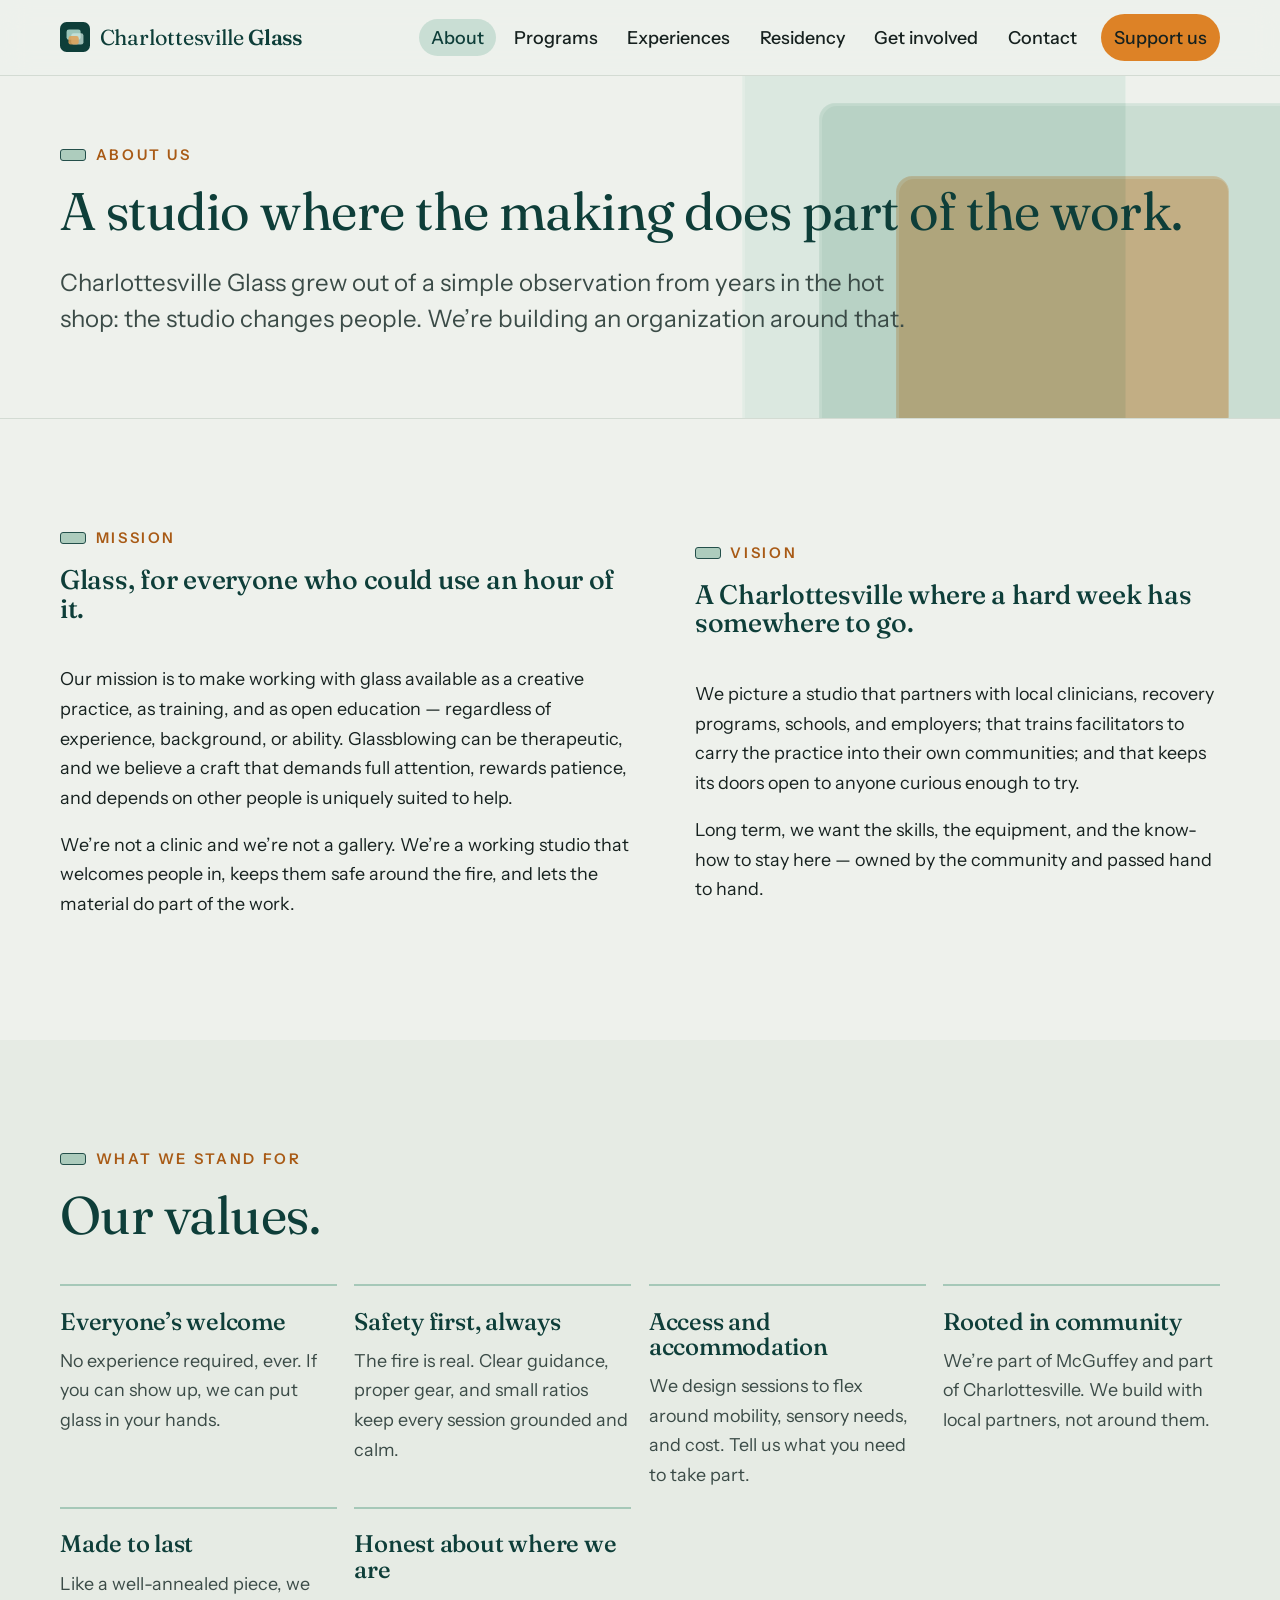
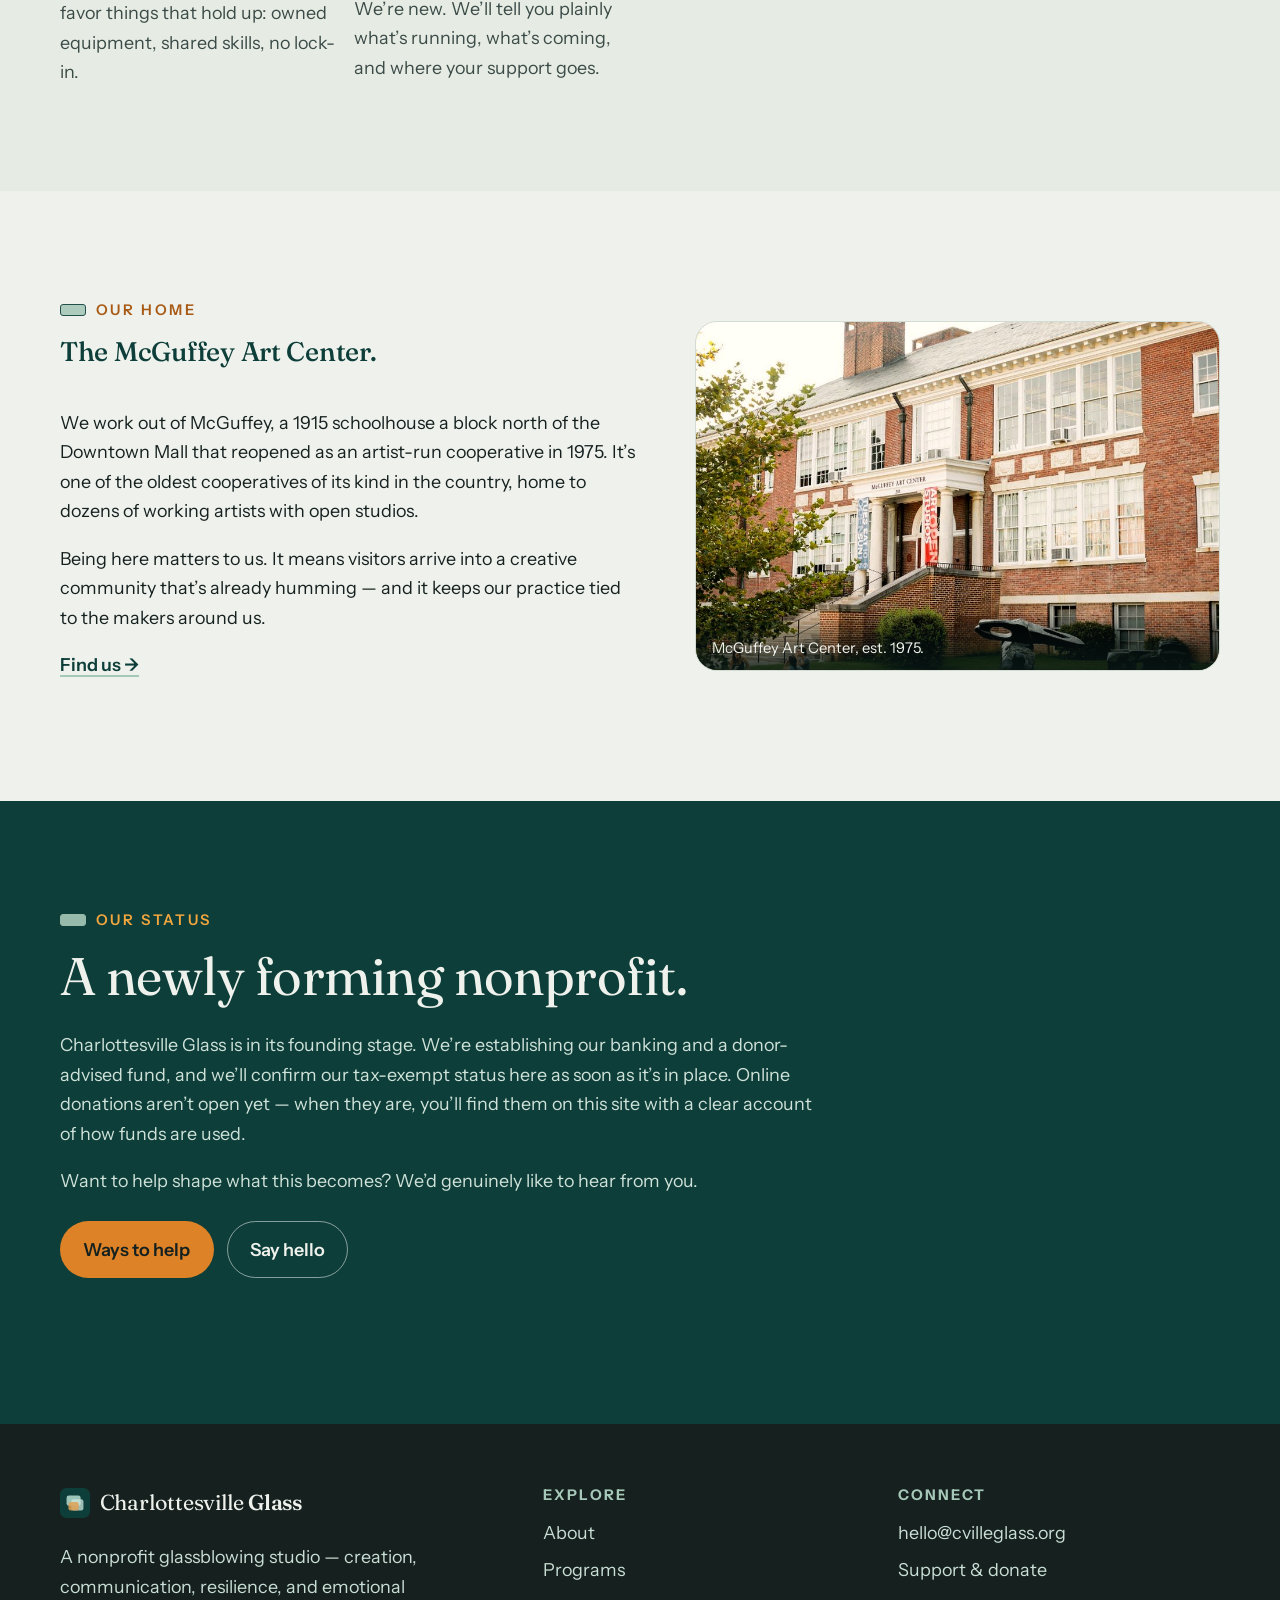
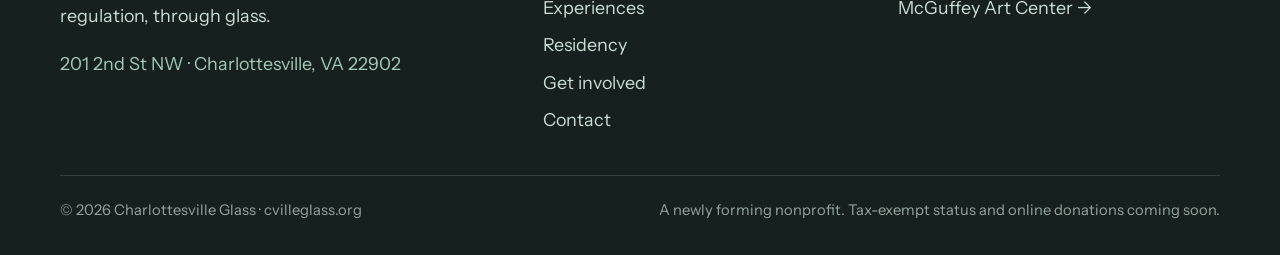
==== commit 027fb04f: "Announce the first artist residency: Hanna Taubenberger's "Glass Houses" Add a Residency page descri" ====
--- a/public/about.html
+++ b/public/about.html
@@ -43,6 +43,7 @@
         <li><a href="about.html" aria-current="page">About</a></li>
         <li><a href="programs.html">Programs</a></li>
         <li><a href="experiences.html">Experiences</a></li>
+        <li><a href="residency.html">Residency</a></li>
         <li><a href="get-involved.html">Get involved</a></li>
         <li><a href="contact.html">Contact</a></li>
         <li class="nav-cta"><a class="btn btn--amber" href="get-involved.html#support">Support us</a></li>
@@ -174,6 +175,7 @@
           <li><a href="about.html">About</a></li>
           <li><a href="programs.html">Programs</a></li>
           <li><a href="experiences.html">Experiences</a></li>
+          <li><a href="residency.html">Residency</a></li>
           <li><a href="get-involved.html">Get involved</a></li>
           <li><a href="contact.html">Contact</a></li>
         </ul>
--- a/public/assets/styles.css
+++ b/public/assets/styles.css
@@ -169,7 +169,7 @@
   display: flex; align-items: center; gap: 0.35rem; list-style: none; margin: 0; padding: 0;
 }
 .nav-links a {
-  text-decoration: none; color: var(--ink); font-weight: 500;
+  text-decoration: none; color: var(--ink); font-weight: 500; white-space: nowrap;
   padding: 0.5rem 0.75rem; border-radius: 999px;
   font-size: var(--step-0);
   transition: background 0.15s ease, color 0.15s ease;
@@ -177,6 +177,7 @@
 .nav-links a:hover { background: var(--paper-2); color: var(--petrol); }
 .nav-links a[aria-current="page"] { color: var(--petrol); background: var(--seaglass-2); }
 .nav-cta { margin-left: 0.4rem; }
+.nav-cta .btn { white-space: nowrap; }
 
 .nav-toggle {
   display: none; background: transparent; border: 1.5px solid var(--petrol);
@@ -185,7 +186,7 @@
 }
 .nav-toggle svg { width: 20px; height: 20px; }
 
-@media (max-width: 860px) {
+@media (max-width: 980px) {
   .nav-toggle { display: inline-flex; }
   .nav-links {
     position: absolute; inset: 100% 0 auto 0;
@@ -590,3 +591,38 @@
 .exp-list { margin: 0.4rem 0 0; padding-left: 1.1rem; color: var(--ink-soft); }
 .exp-list li { margin: 0.25rem 0; }
 .exp-card .btn-row { margin-top: auto; padding-top: 1.2rem; }
+
+/* ---------- residency: photo slots, gallery, facts ---------- */
+/* A .photo-slot is a reserved space for a photo that isn't on the site yet.
+   To use a real photo: drop the photo-slot class, delete the .photo-slot__label,
+   and add an <img> inside the figure (see residency.html for the pattern). */
+.photo-slot {
+  display: grid; place-items: center;
+  border: 1.5px dashed var(--seaglass);
+  background: var(--paper-2) repeating-linear-gradient(135deg, transparent 0 14px, rgba(14,62,57,0.045) 14px 28px);
+}
+.photo-slot__label {
+  text-align: center; padding: 1rem;
+  font-size: var(--step--1); font-weight: 600; letter-spacing: 0.08em; text-transform: uppercase;
+  color: var(--ink-soft);
+}
+.photo-slot__label small {
+  display: block; margin-top: 0.35rem;
+  font-family: var(--display); font-style: italic; font-size: 1.05rem;
+  font-weight: 400; letter-spacing: 0; text-transform: none;
+}
+.band--petrol .photo-slot {
+  border-color: #2a7268;
+  background: #0b332f repeating-linear-gradient(135deg, transparent 0 14px, rgba(166,200,184,0.06) 14px 28px);
+}
+.band--petrol .photo-slot__label { color: var(--seaglass-2); }
+
+.gallery { display: grid; gap: 1rem; grid-template-columns: repeat(auto-fit, minmax(min(100%, 16rem), 1fr)); }
+.gallery .photo-figure { aspect-ratio: 4 / 3; }
+.gallery .photo-figure--span { grid-column: 1 / -1; aspect-ratio: 16 / 7; }
+@media (max-width: 620px) { .gallery .photo-figure--span { aspect-ratio: 4 / 3; } }
+
+.facts { display: grid; gap: 1rem; grid-template-columns: repeat(auto-fit, minmax(min(100%, 11rem), 1fr)); margin: 1.4rem 0 0; padding: 0; list-style: none; }
+.facts li { border-top: 2px solid var(--seaglass); padding-top: 0.8rem; }
+.facts b { display: block; font-family: var(--display); font-size: var(--step-1); font-weight: 500; color: var(--petrol); }
+.facts span { font-size: var(--step--1); color: var(--ink-soft); }
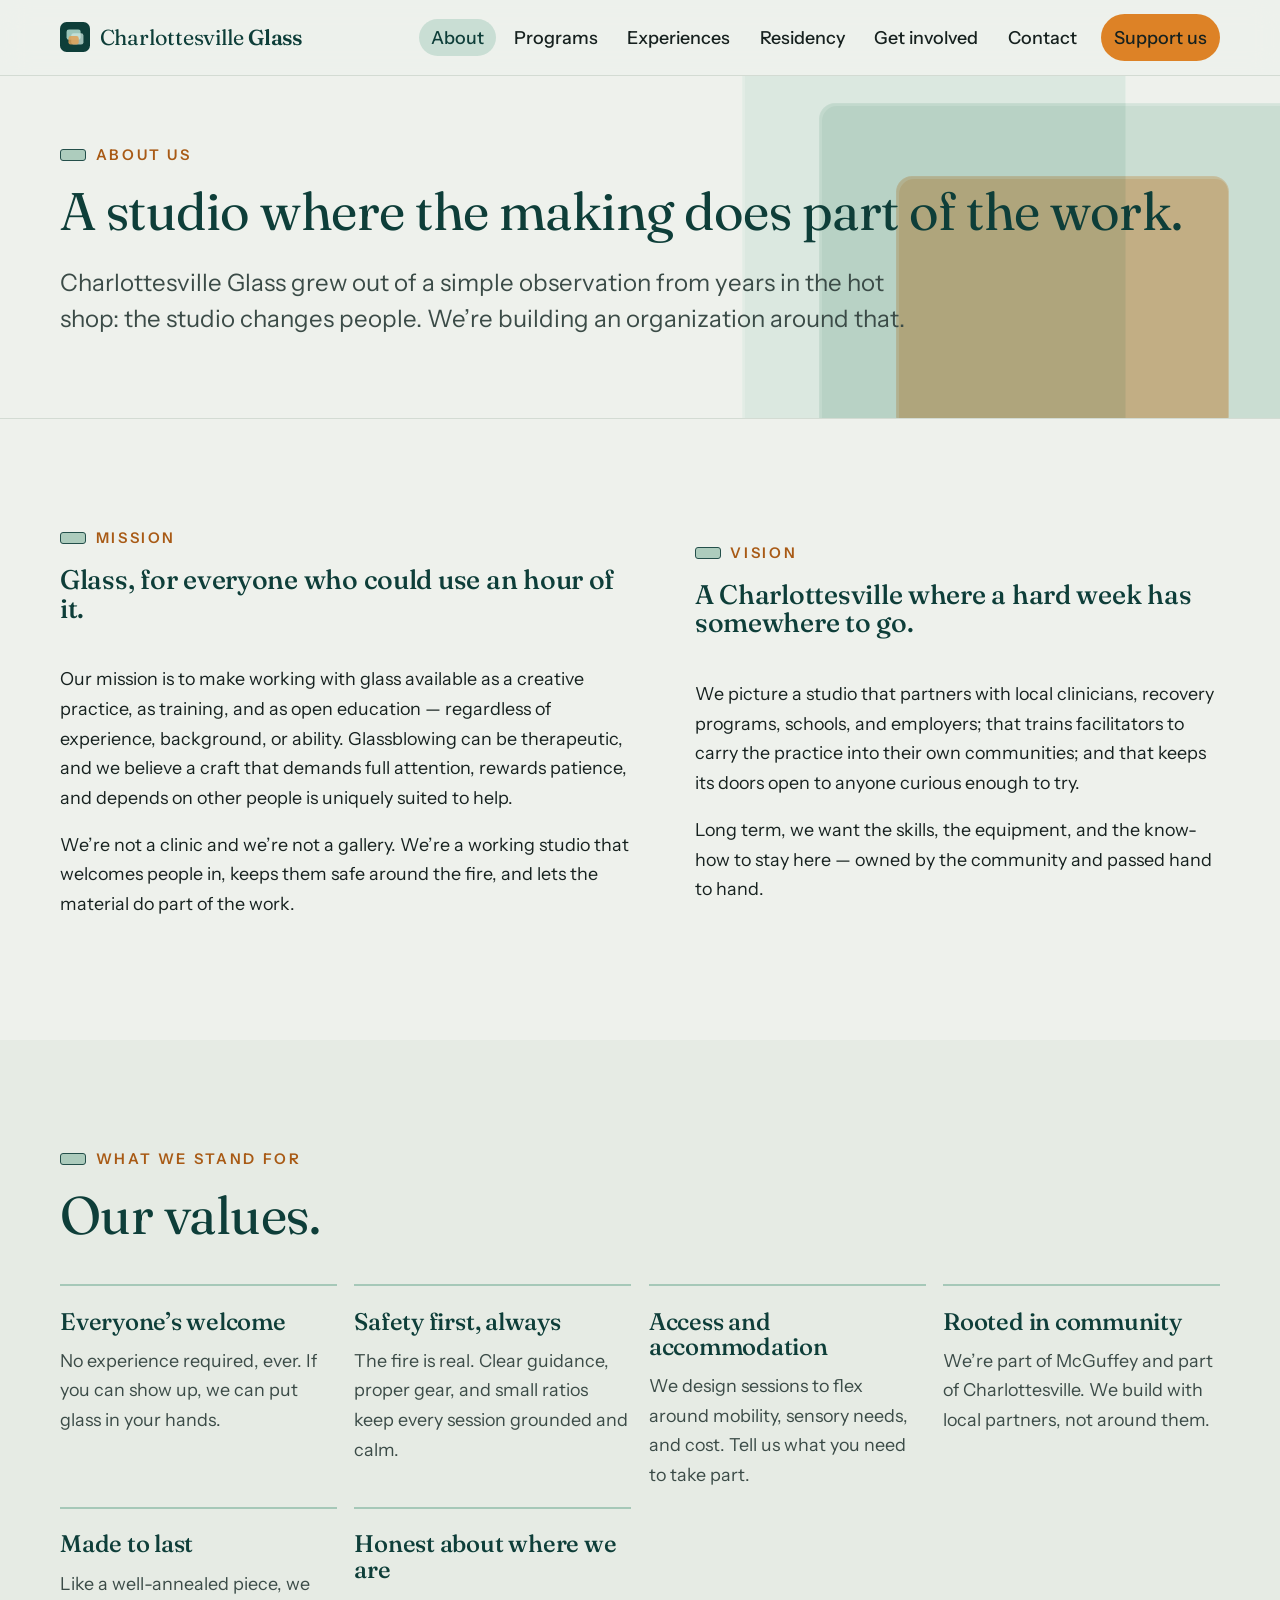
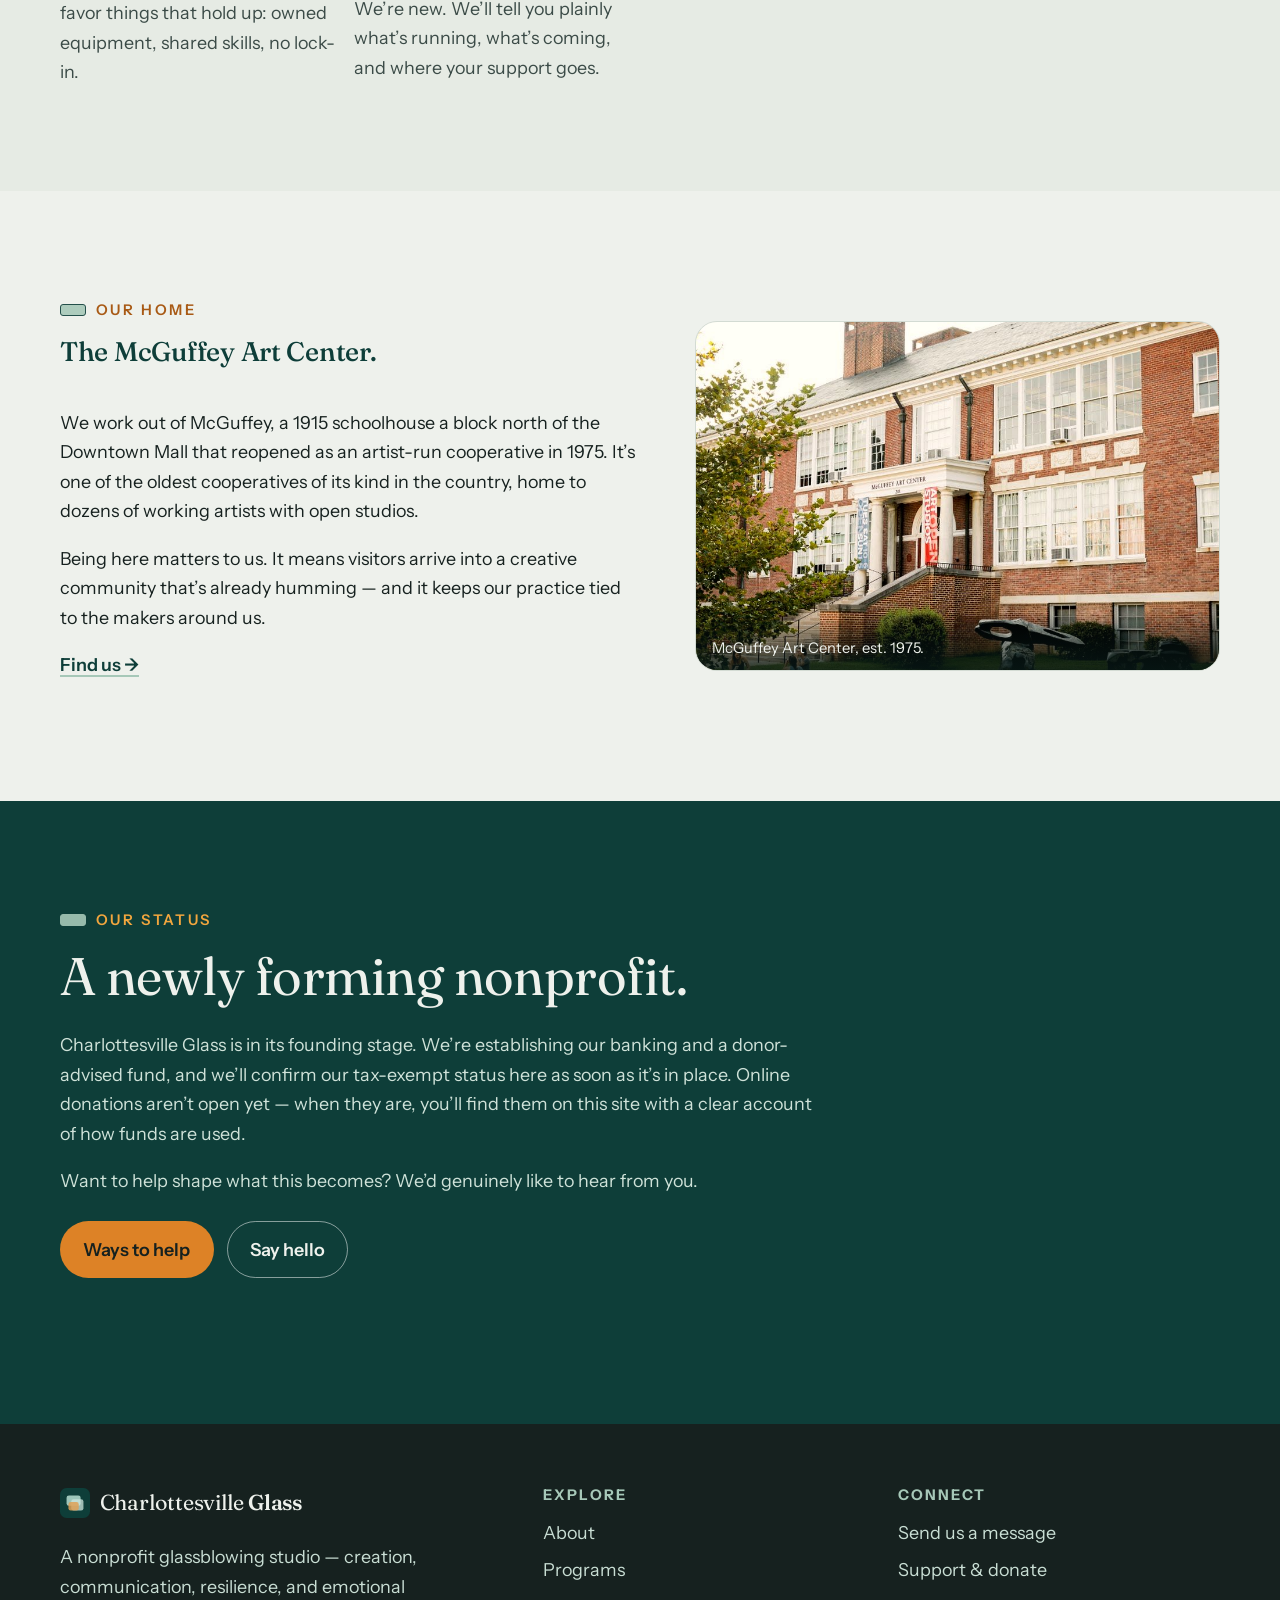
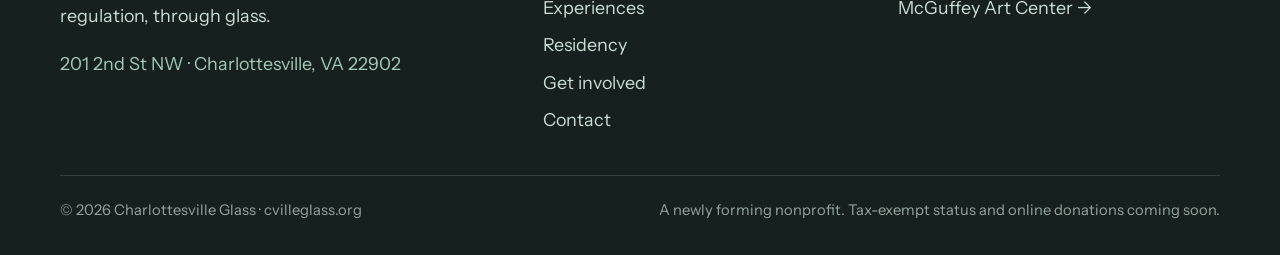
==== commit ef5cc4b5: "Contact form replaces the hello@cvilleglass.org address - New /contact.php with a form (name, email," ====
--- a/public/about.html
+++ b/public/about.html
@@ -45,7 +45,7 @@
         <li><a href="experiences.html">Experiences</a></li>
         <li><a href="residency.html">Residency</a></li>
         <li><a href="get-involved.html">Get involved</a></li>
-        <li><a href="contact.html">Contact</a></li>
+        <li><a href="contact.php">Contact</a></li>
         <li class="nav-cta"><a class="btn btn--amber" href="get-involved.html#support">Support us</a></li>
       </ul>
     </nav>
@@ -130,7 +130,7 @@
           <h2 class="section-head">The McGuffey Art Center.</h2>
           <p>We work out of McGuffey, a 1915 schoolhouse a block north of the Downtown Mall that reopened as an artist-run cooperative in 1975. It’s one of the oldest cooperatives of its kind in the country, home to dozens of working artists with open studios.</p>
           <p>Being here matters to us. It means visitors arrive into a creative community that’s already humming — and it keeps our practice tied to the makers around us.</p>
-          <p><a class="tlink" href="contact.html">Find us &rarr;</a></p>
+          <p><a class="tlink" href="contact.php">Find us &rarr;</a></p>
         </div>
       </div>
     </section>
@@ -144,7 +144,7 @@
           <p>Want to help shape what this becomes? We’d genuinely like to hear from you.</p>
           <div class="btn-row">
             <a class="btn btn--amber" href="get-involved.html">Ways to help</a>
-            <a class="btn btn--on-dark" href="mailto:hello@cvilleglass.org?subject=Hello%20from%20a%20supporter">Say hello</a>
+            <a class="btn btn--on-dark" href="contact.php?subject=Hello%20from%20a%20supporter">Say hello</a>
           </div>
         </div>
       </div>
@@ -177,13 +177,13 @@
           <li><a href="experiences.html">Experiences</a></li>
           <li><a href="residency.html">Residency</a></li>
           <li><a href="get-involved.html">Get involved</a></li>
-          <li><a href="contact.html">Contact</a></li>
+          <li><a href="contact.php">Contact</a></li>
         </ul>
       </div>
       <div>
         <h4>Connect</h4>
         <ul class="footer-links">
-          <li><a href="mailto:hello@cvilleglass.org">hello@cvilleglass.org</a></li>
+          <li><a href="contact.php">Send us a message</a></li>
           <li><a href="get-involved.html#support">Support &amp; donate</a></li>
           <li><a href="https://www.mcguffeyartcenter.com" target="_blank" rel="noopener">McGuffey Art Center &rarr;</a></li>
         </ul>
--- a/public/assets/styles.css
+++ b/public/assets/styles.css
@@ -626,3 +626,13 @@
 .facts li { border-top: 2px solid var(--seaglass); padding-top: 0.8rem; }
 .facts b { display: block; font-family: var(--display); font-size: var(--step-1); font-weight: 500; color: var(--petrol); }
 .facts span { font-size: var(--step--1); color: var(--ink-soft); }
+.photo-figure--portrait { aspect-ratio: 4 / 5; }
+.photo-figure--portrait img { object-position: center 28%; }
+
+/* six nav links + the CTA need ~1120px at full size; tighten them on laptops */
+@media (min-width: 981px) and (max-width: 1140px) {
+  .nav-links { gap: 0.1rem; }
+  .nav-links a { padding: 0.45rem 0.5rem; font-size: var(--step--1); }
+  .nav-cta { margin-left: 0.2rem; }
+  .nav-cta .btn { padding-inline: 0.9rem; }
+}
